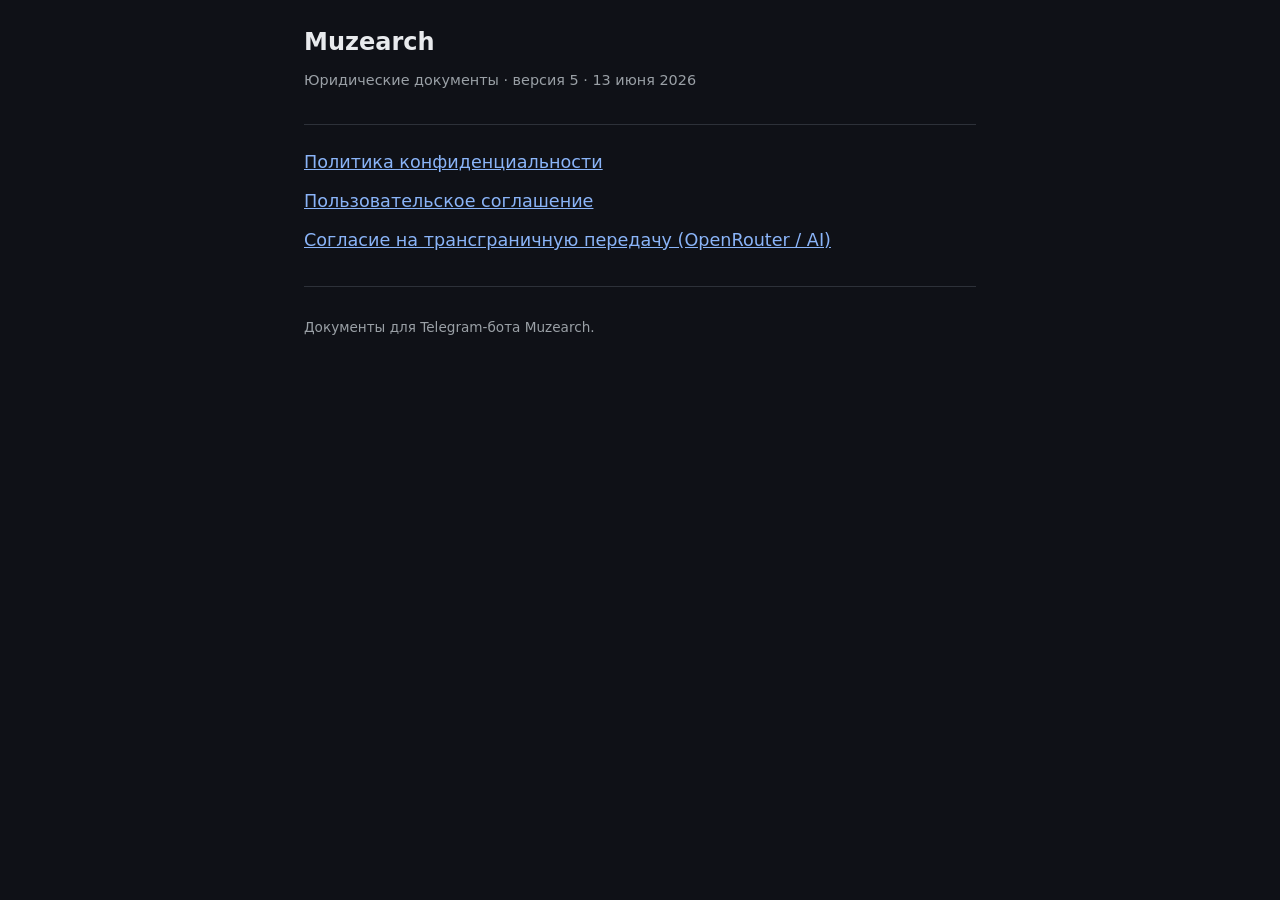
==== index.html @ abd21898 "Add legal pages for GitHub Pages (Muzearch v5) Co-authored-by: Cursor <cursoragent@cursor.com>" ====
<!DOCTYPE html>
<html lang="ru">
<head>
  <meta charset="utf-8">
  <meta name="viewport" content="width=device-width, initial-scale=1">
  <title>Muzearch — юридические документы</title>
  <link rel="stylesheet" href="style.css">
</head>
<body>
  <header>
    <h1>Muzearch</h1>
    <p class="meta">Юридические документы · версия 5 · 13 июня 2026</p>
  </header>
  <main>
    <ul class="docs">
      <li><a href="privacy.html">Политика конфиденциальности</a></li>
      <li><a href="terms.html">Пользовательское соглашение</a></li>
      <li><a href="cross-border.html">Согласие на трансграничную передачу (OpenRouter / AI)</a></li>
    </ul>
  </main>
  <footer>
    <p>Документы для Telegram-бота Muzearch.</p>
  </footer>
</body>
</html>
---- style.css ----
:root {
  --bg: #0f1117;
  --text: #e8eaed;
  --muted: #9aa0a6;
  --link: #8ab4f8;
  --border: #2d3139;
}
* { box-sizing: border-box; }
body {
  font-family: system-ui, -apple-system, Segoe UI, Roboto, sans-serif;
  line-height: 1.55;
  max-width: 720px;
  margin: 0 auto;
  padding: 1.5rem;
  background: var(--bg);
  color: var(--text);
}
header { border-bottom: 1px solid var(--border); margin-bottom: 1.5rem; padding-bottom: 1rem; }
h1 { font-size: 1.5rem; margin: 0 0 0.5rem; }
.meta { color: var(--muted); font-size: 0.9rem; margin: 0 0 1rem; }
nav a { margin-right: 1rem; color: var(--link); }
main p { margin: 0 0 1rem; }
footer { margin-top: 2rem; padding-top: 1rem; border-top: 1px solid var(--border); color: var(--muted); font-size: 0.85rem; }
ul.docs { list-style: none; padding: 0; }
ul.docs li { margin: 0.75rem 0; }
ul.docs a { color: var(--link); font-size: 1.1rem; }
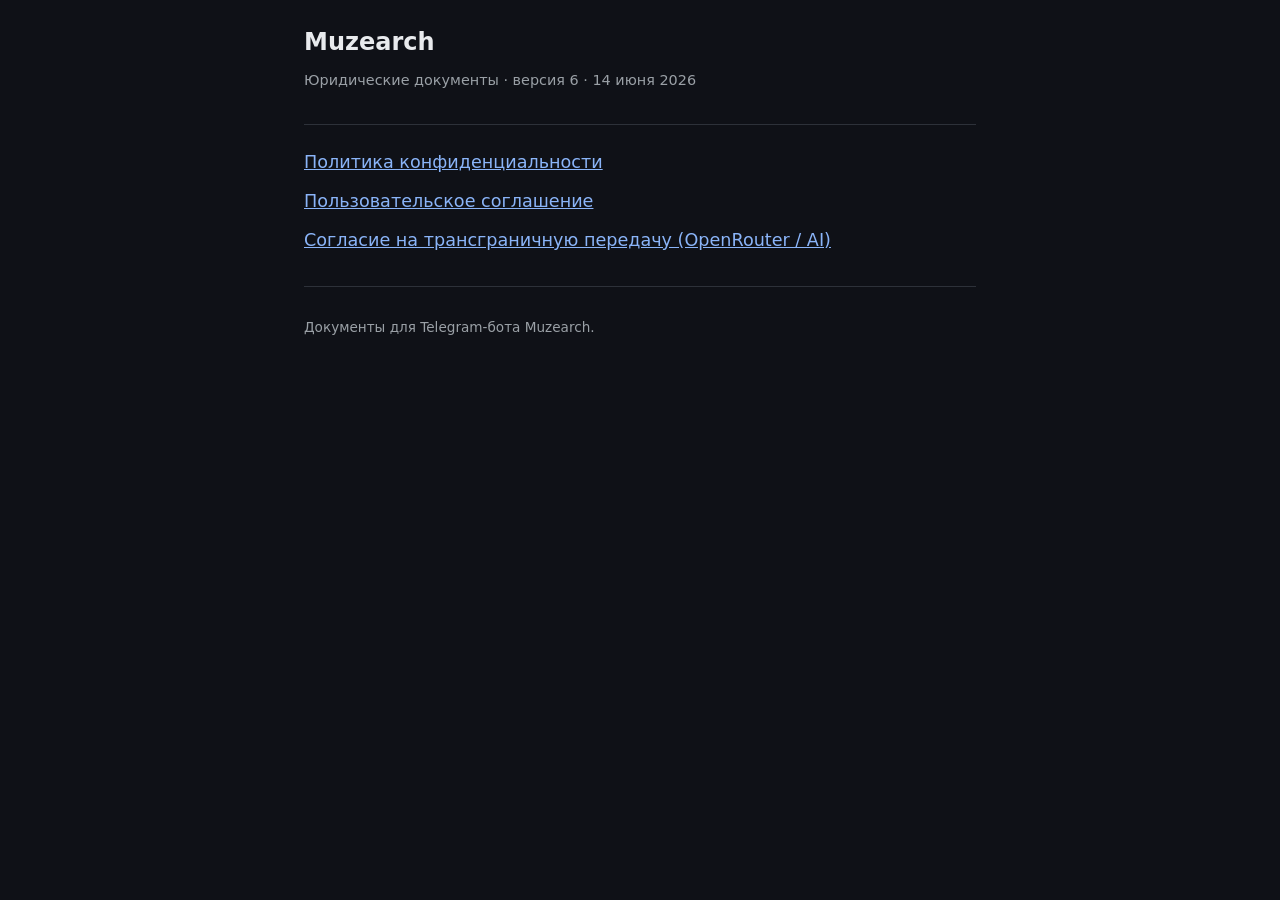
==== commit 474b3585: "Update legal documents to policy version 6 Co-authored-by: Cursor <cursoragent@cursor.com>" ====
--- a/index.html
+++ b/index.html
@@ -9,7 +9,7 @@
 <body>
   <header>
     <h1>Muzearch</h1>
-    <p class="meta">Юридические документы · версия 5 · 13 июня 2026</p>
+    <p class="meta">Юридические документы · версия 6 · 14 июня 2026</p>
   </header>
   <main>
     <ul class="docs">
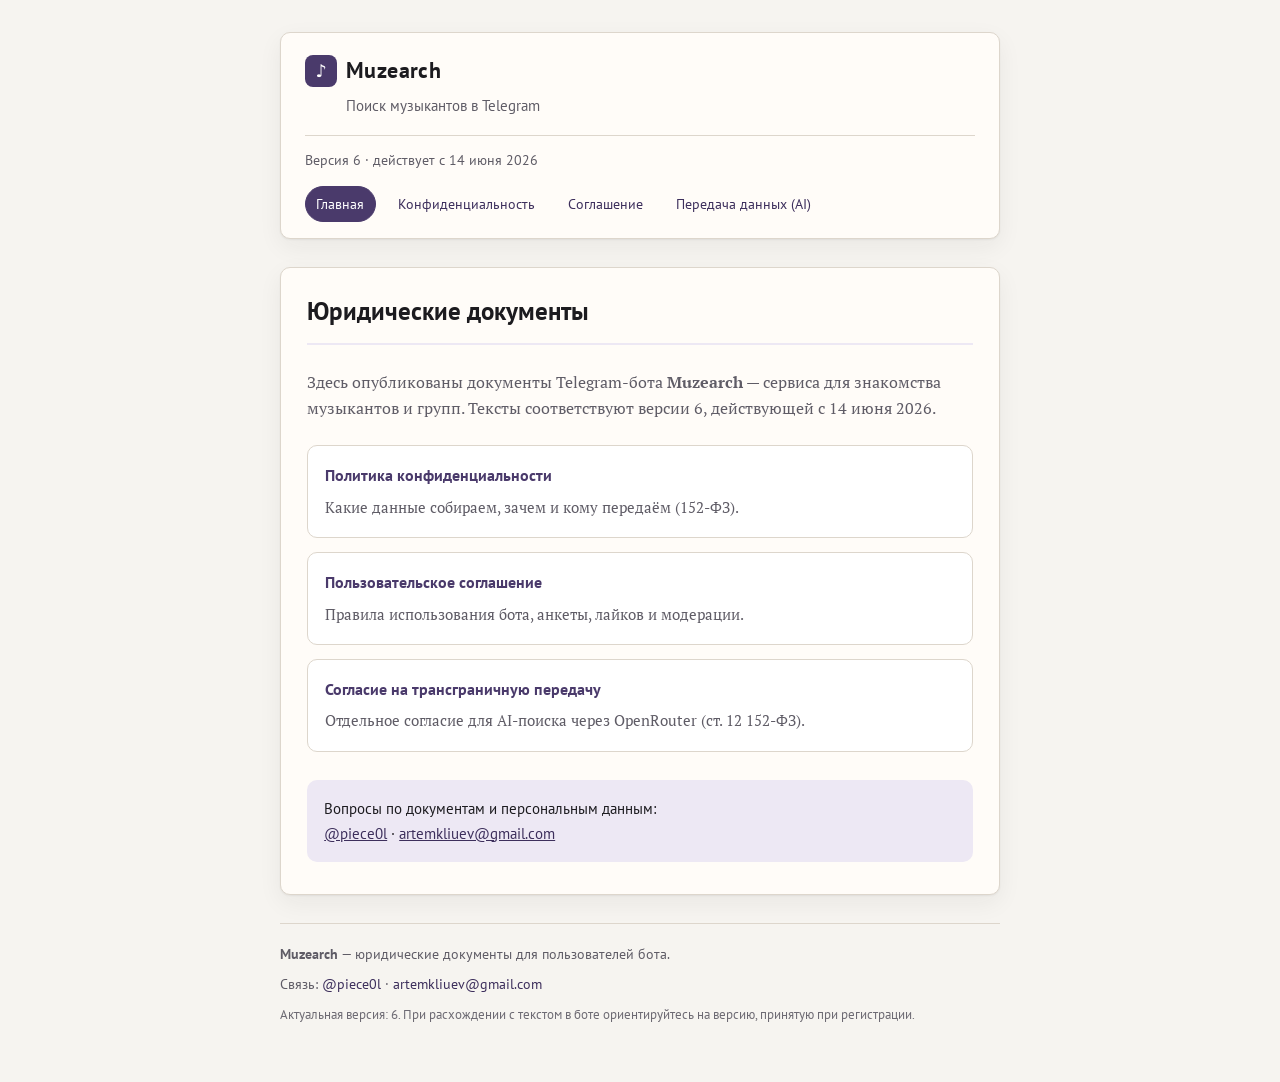
==== commit 27cbd5ba: "Redesign legal site: typography, sections, favicon Co-authored-by: Cursor <cursoragent@cursor.com>" ====
--- a/index.html
+++ b/index.html
@@ -3,23 +3,75 @@
 <head>
   <meta charset="utf-8">
   <meta name="viewport" content="width=device-width, initial-scale=1">
-  <title>Muzearch — юридические документы</title>
+  <meta name="description" content="Юридические документы — Telegram-бот Muzearch. Версия 6.">
+  <title>Юридические документы · Muzearch</title>
+  <link rel="icon" href="favicon.svg" type="image/svg+xml">
+  <link rel="preconnect" href="https://fonts.googleapis.com">
+  <link rel="preconnect" href="https://fonts.gstatic.com" crossorigin>
+  <link href="https://fonts.googleapis.com/css2?family=PT+Sans:wght@400;700&family=PT+Serif:ital,wght@0,400;0,700;1,400&display=swap" rel="stylesheet">
   <link rel="stylesheet" href="style.css">
 </head>
 <body>
-  <header>
-    <h1>Muzearch</h1>
-    <p class="meta">Юридические документы · версия 6 · 14 июня 2026</p>
-  </header>
-  <main>
-    <ul class="docs">
-      <li><a href="privacy.html">Политика конфиденциальности</a></li>
-      <li><a href="terms.html">Пользовательское соглашение</a></li>
-      <li><a href="cross-border.html">Согласие на трансграничную передачу (OpenRouter / AI)</a></li>
-    </ul>
-  </main>
-  <footer>
-    <p>Документы для Telegram-бота Muzearch.</p>
-  </footer>
+  <div class="page">
+    <header class="site-header">
+      <div class="brand">
+        <a class="brand-link" href="index.html">
+          <span class="brand-mark" aria-hidden="true">♪</span>
+          <span class="brand-name">Muzearch</span>
+        </a>
+        <p class="brand-tagline">Поиск музыкантов в Telegram</p>
+      </div>
+      <p class="doc-meta">Версия 6 · действует с 14 июня 2026</p>
+      <nav class="site-nav" aria-label="Документы">
+      <a href="index.html" class="active">Главная</a>
+      <a href="privacy.html">Конфиденциальность</a>
+      <a href="terms.html">Соглашение</a>
+      <a href="cross-border.html">Передача данных (AI)</a>
+      </nav>
+    </header>
+
+    <main class="content">
+      <h1 class="doc-title">Юридические документы</h1>
+      
+      <p class="intro">
+        Здесь опубликованы документы Telegram-бота <strong>Muzearch</strong> —
+        сервиса для знакомства музыкантов и групп. Тексты соответствуют версии&nbsp;6,
+        действующей с 14 июня 2026.
+      </p>
+      <ul class="doc-cards">
+        <li>
+          <a href="privacy.html">
+            <strong>Политика конфиденциальности</strong>
+            <span>Какие данные собираем, зачем и кому передаём (152-ФЗ).</span>
+          </a>
+        </li>
+        <li>
+          <a href="terms.html">
+            <strong>Пользовательское соглашение</strong>
+            <span>Правила использования бота, анкеты, лайков и модерации.</span>
+          </a>
+        </li>
+        <li>
+          <a href="cross-border.html">
+            <strong>Согласие на трансграничную передачу</strong>
+            <span>Отдельное согласие для AI-поиска через OpenRouter (ст.&nbsp;12&nbsp;152-ФЗ).</span>
+          </a>
+        </li>
+      </ul>
+      <div class="contact-box">
+        Вопросы по документам и персональным данным:<br>
+        <a href="https://t.me/piece0l">@piece0l</a>
+        · <a href="mailto:artemkliuev@gmail.com">artemkliuev@gmail.com</a>
+      </div>
+
+    </main>
+
+    <footer class="site-footer">
+      <p><strong>Muzearch</strong> — юридические документы для пользователей бота.</p>
+      <p class="contacts">Связь: <a href="https://t.me/piece0l">@piece0l</a>
+        · <a href="mailto:artemkliuev@gmail.com">artemkliuev@gmail.com</a></p>
+      <p class="fine-print">Актуальная версия: 6. При расхождении с текстом в боте ориентируйтесь на версию, принятую при регистрации.</p>
+    </footer>
+  </div>
 </body>
 </html>
--- a/style.css
+++ b/style.css
@@ -1,26 +1,280 @@
 :root {
-  --bg: #0f1117;
-  --text: #e8eaed;
-  --muted: #9aa0a6;
-  --link: #8ab4f8;
-  --border: #2d3139;
-}
+  --bg: #f6f4f0;
+  --paper: #fffcf8;
+  --text: #1c1b1f;
+  --muted: #5f5c66;
+  --line: #ddd6cc;
+  --accent: #4a3a6b;
+  --accent-soft: #ede8f4;
+  --link: #3d2f5c;
+  --link-hover: #2a2040;
+  --radius: 10px;
+  --shadow: 0 1px 2px rgba(28, 27, 31, 0.06), 0 8px 24px rgba(28, 27, 31, 0.06);
+}
+
 * { box-sizing: border-box; }
+
+html { scroll-behavior: smooth; }
+
 body {
-  font-family: system-ui, -apple-system, Segoe UI, Roboto, sans-serif;
+  margin: 0;
+  font-family: "PT Serif", Georgia, "Times New Roman", serif;
+  font-size: 17px;
+  line-height: 1.65;
+  color: var(--text);
+  background: var(--bg);
+  -webkit-font-smoothing: antialiased;
+}
+
+.page {
+  max-width: 760px;
+  margin: 0 auto;
+  padding: 2rem 1.25rem 3rem;
+}
+
+.site-header {
+  background: var(--paper);
+  border: 1px solid var(--line);
+  border-radius: var(--radius);
+  box-shadow: var(--shadow);
+  padding: 1.25rem 1.5rem 1rem;
+  margin-bottom: 1.75rem;
+}
+
+.brand-link {
+  display: inline-flex;
+  align-items: center;
+  gap: 0.55rem;
+  text-decoration: none;
+  color: var(--text);
+}
+
+.brand-mark {
+  display: inline-flex;
+  align-items: center;
+  justify-content: center;
+  width: 2rem;
+  height: 2rem;
+  border-radius: 8px;
+  background: var(--accent);
+  color: #fff;
+  font-family: "PT Sans", system-ui, sans-serif;
+  font-size: 1.1rem;
+  font-weight: 700;
+}
+
+.brand-name {
+  font-family: "PT Sans", system-ui, sans-serif;
+  font-size: 1.35rem;
+  font-weight: 700;
+  letter-spacing: 0.02em;
+}
+
+.brand-tagline {
+  margin: 0.35rem 0 0 2.55rem;
+  font-family: "PT Sans", system-ui, sans-serif;
+  font-size: 0.92rem;
+  color: var(--muted);
+}
+
+.doc-meta {
+  margin: 1rem 0 0.85rem;
+  padding-top: 0.85rem;
+  border-top: 1px solid var(--line);
+  font-family: "PT Sans", system-ui, sans-serif;
+  font-size: 0.88rem;
+  color: var(--muted);
+}
+
+.site-nav {
+  display: flex;
+  flex-wrap: wrap;
+  gap: 0.45rem 0.65rem;
+}
+
+.site-nav a {
+  font-family: "PT Sans", system-ui, sans-serif;
+  font-size: 0.88rem;
+  text-decoration: none;
+  color: var(--link);
+  padding: 0.35rem 0.65rem;
+  border-radius: 999px;
+  border: 1px solid transparent;
+}
+
+.site-nav a:hover {
+  background: var(--accent-soft);
+  border-color: #d8cfe8;
+}
+
+.site-nav a.active {
+  background: var(--accent);
+  color: #fff;
+  border-color: var(--accent);
+}
+
+.content {
+  background: var(--paper);
+  border: 1px solid var(--line);
+  border-radius: var(--radius);
+  box-shadow: var(--shadow);
+  padding: 1.75rem 1.6rem 2rem;
+}
+
+.doc-title {
+  font-family: "PT Sans", system-ui, sans-serif;
+  font-size: 1.55rem;
+  font-weight: 700;
+  line-height: 1.25;
+  margin: 0 0 1.5rem;
+  padding-bottom: 1rem;
+  border-bottom: 2px solid var(--accent-soft);
+}
+
+.prose p {
+  margin: 0 0 0.85rem;
+}
+
+.legal-section {
+  margin-bottom: 1.6rem;
+}
+
+.legal-section:last-child {
+  margin-bottom: 0;
+}
+
+.legal-section h2 {
+  font-family: "PT Sans", system-ui, sans-serif;
+  font-size: 1.05rem;
+  font-weight: 700;
+  color: var(--accent);
+  margin: 0 0 0.75rem;
+  letter-spacing: 0.01em;
+}
+
+.clause-num {
+  font-family: "PT Sans", system-ui, sans-serif;
+  font-weight: 700;
+  color: var(--muted);
+  font-size: 0.92em;
+}
+
+.lead {
+  font-size: 1.05rem;
+  margin-bottom: 1.1rem;
+}
+
+.legal-list {
+  margin: 0 0 0.85rem 1.1rem;
+  padding: 0;
+}
+
+.legal-list li {
+  margin-bottom: 0.35rem;
+}
+
+.doc-version {
+  margin-top: 1.25rem;
+  padding-top: 1rem;
+  border-top: 1px solid var(--line);
+  font-size: 0.92rem;
+  color: var(--muted);
+}
+
+.prose a {
+  color: var(--link);
+  text-decoration: none;
+}
+
+.prose a:hover {
+  text-decoration: underline;
+}
+
+.intro {
+  font-size: 1.02rem;
+  color: var(--muted);
+  margin: 0 0 1.5rem;
+  line-height: 1.6;
+}
+
+.doc-cards {
+  list-style: none;
+  margin: 0;
+  padding: 0;
+  display: grid;
+  gap: 0.85rem;
+}
+
+.doc-cards li { margin: 0; }
+
+.doc-cards a {
+  display: block;
+  padding: 1rem 1.1rem;
+  border: 1px solid var(--line);
+  border-radius: var(--radius);
+  text-decoration: none;
+  color: inherit;
+  background: #fff;
+  transition: border-color 0.15s, box-shadow 0.15s;
+}
+
+.doc-cards a:hover {
+  border-color: #c9bdd8;
+  box-shadow: 0 4px 16px rgba(74, 58, 107, 0.08);
+}
+
+.doc-cards strong {
+  display: block;
+  font-family: "PT Sans", system-ui, sans-serif;
+  font-size: 1.02rem;
+  color: var(--accent);
+  margin-bottom: 0.25rem;
+}
+
+.doc-cards span {
+  font-size: 0.92rem;
+  color: var(--muted);
+}
+
+.contact-box {
+  margin-top: 1.75rem;
+  padding: 1rem 1.1rem;
+  background: var(--accent-soft);
+  border-radius: var(--radius);
+  font-family: "PT Sans", system-ui, sans-serif;
+  font-size: 0.95rem;
+}
+
+.contact-box a {
+  color: var(--link);
+}
+
+.site-footer {
+  margin-top: 1.75rem;
+  padding-top: 1.25rem;
+  border-top: 1px solid var(--line);
+  font-family: "PT Sans", system-ui, sans-serif;
+  font-size: 0.88rem;
+  color: var(--muted);
   line-height: 1.55;
-  max-width: 720px;
-  margin: 0 auto;
-  padding: 1.5rem;
-  background: var(--bg);
-  color: var(--text);
-}
-header { border-bottom: 1px solid var(--border); margin-bottom: 1.5rem; padding-bottom: 1rem; }
-h1 { font-size: 1.5rem; margin: 0 0 0.5rem; }
-.meta { color: var(--muted); font-size: 0.9rem; margin: 0 0 1rem; }
-nav a { margin-right: 1rem; color: var(--link); }
-main p { margin: 0 0 1rem; }
-footer { margin-top: 2rem; padding-top: 1rem; border-top: 1px solid var(--border); color: var(--muted); font-size: 0.85rem; }
-ul.docs { list-style: none; padding: 0; }
-ul.docs li { margin: 0.75rem 0; }
-ul.docs a { color: var(--link); font-size: 1.1rem; }
+}
+
+.site-footer p { margin: 0 0 0.55rem; }
+
+.site-footer a {
+  color: var(--link);
+  text-decoration: none;
+}
+
+.site-footer a:hover { text-decoration: underline; }
+
+.fine-print {
+  font-size: 0.8rem;
+  opacity: 0.9;
+}
+
+@media (max-width: 600px) {
+  .page { padding: 1rem 0.85rem 2rem; }
+  .content { padding: 1.25rem 1rem 1.5rem; }
+  .brand-tagline { margin-left: 0; }
+}
